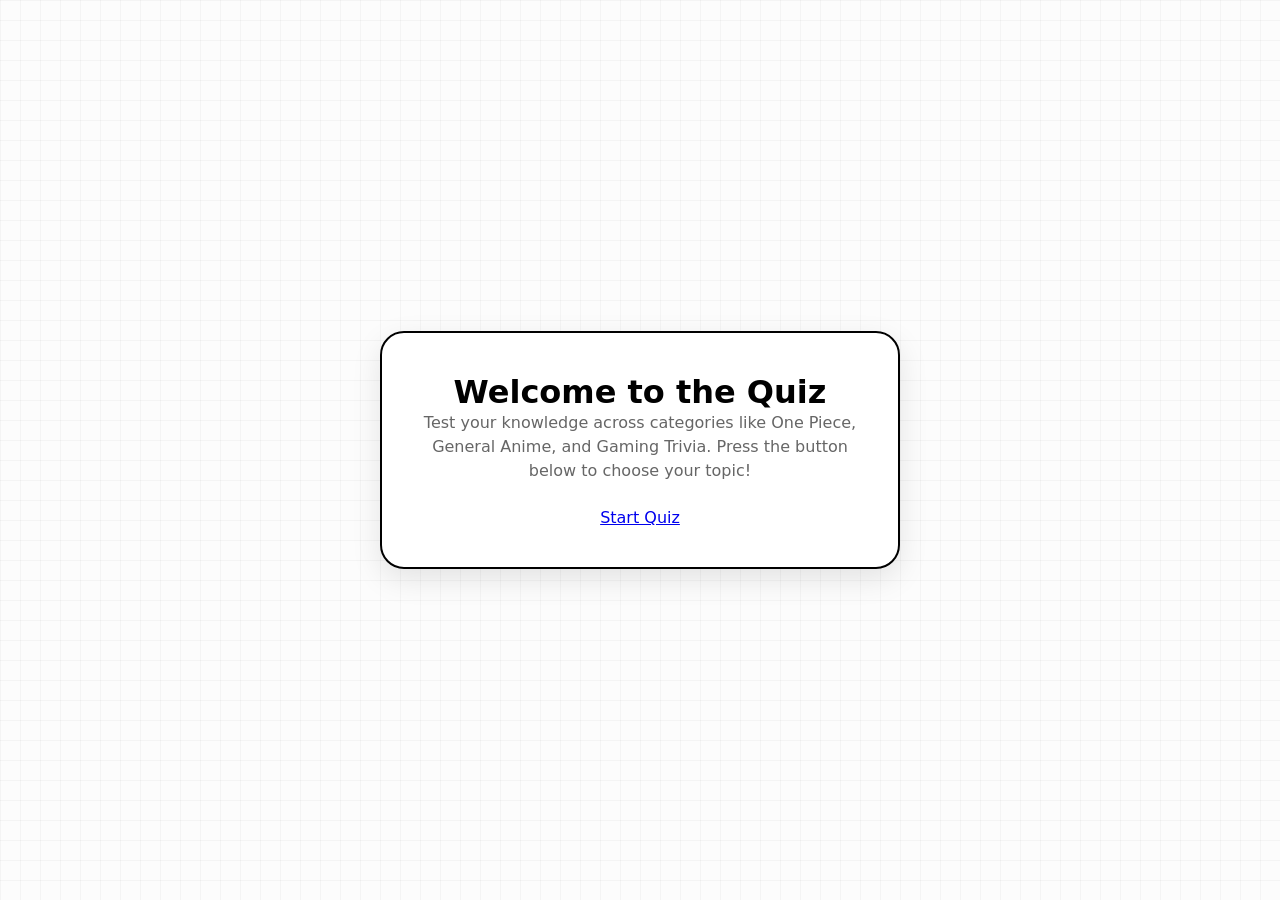
==== index.html @ ca00a47f "Initial commit" ====
<!DOCTYPE html>
<html lang="en">
<head>
    <meta charset="UTF-8">
    <meta name="viewport" content="width=device-width, initial-scale=1.0">
    <title>Welcome to the Quiz</title>
    <link rel="stylesheet" href="main.css">
</head>
<body>

    <div class="quiz-container">
        <h1>Welcome to the Quiz</h1>
        <p style="color: #666; margin-bottom: 25px; line-height: 1.5;">
            Test your knowledge across categories like One Piece, General Anime, and Gaming Trivia. Press the button below to choose your topic!
        </p>
        
        <a href="quiz.html" class="start-game-btn">Start Quiz</a>
    </div>

</body>
</html>
---- main.css ----
/* --- Basis Reset & Global Styles --- */
* {
    box-sizing: border-box;
    margin: 0;
    padding: 0;
}

body {
    font-family: 'Segoe UI', system-ui, sans-serif;
    color: #000000;
    min-height: 100vh;
    display: flex;
    justify-content: center;
    align-items: center;
    padding: 60px 20px;
    
    /* Mooie lichte achtergrond met een subtiel ruitjespatroon (net als je blueprint/schets) */
    background-color: #fcfcfc;
    background-image: 
        linear-gradient(to right, rgba(0, 0, 0, 0.03) 1px, transparent 1px),
        linear-gradient(to bottom, rgba(0, 0, 0, 0.03) 1px, transparent 1px);
    background-size: 20px 20px;
}

/* --- Layout voor het Keuzescherm --- */
.home-wrapper {
    width: 100%;
    max-width: 1200px; /* Iets breder gemaakt voor de extra tussenruimte */
    text-align: center;
}

.main-title {
    font-size: 2.8rem;
    font-weight: 500;
    margin-bottom: 50px;
    color: #000;
    letter-spacing: 1px;
}

/* Grid die de 4 kaarten verdeelt */
.card-grid {
    display: grid;
    grid-template-columns: repeat(auto-fit, minmax(240px, 1fr));
    gap: 40px; /* Verhoogd van 20px naar 40px zodat ze verder uit elkaar staan */
    width: 100%;
    padding: 10px;
}

/* --- De Kaarten (Geïnspireerd op jouw screenshot) --- */
.quiz-card {
    background-color: #ffffff;
    border: 2px solid #000000;
    border-radius: 40px; /* Grote afgeronde hoeken uit je blueprint */
    height: 520px;
    position: relative;
    overflow: hidden;
    display: flex;
    flex-direction: column;
    box-shadow: 0 8px 24px rgba(0, 0, 0, 0.06); /* Iets zachtere, mooiere schaduw */
    transition: transform 0.25s ease, box-shadow 0.25s ease;
}

/* Subtiel effect als je met de muis over een kaart beweegt */
.quiz-card:hover {
    transform: translateY(-8px);
    box-shadow: 0 12px 30px rgba(0, 0, 0, 0.12);
}

/* Overlay om de tekst super leesbaar te houden over de foto heen */
.card-content {
    background: rgba(255, 255, 255, 0.88); /* Wit semi-transparant laagje */
    width: 100%;
    height: 100%;
    padding: 40px 25px;
    display: flex;
    flex-direction: column;
    align-items: center;
}

.quiz-card h2 {
    font-size: 1.8rem;
    font-weight: 700;
    margin-bottom: 25px;
    color: #000;
}

.card-desc {
    font-size: 0.95rem;
    line-height: 1.6;
    color: #333;
    text-align: center;
    flex-grow: 1; /* Duwt de teller en knop strak naar beneden */
}

.card-counter {
    font-size: 0.95rem;
    color: #000;
    margin-bottom: 25px;
    font-weight: 500;
}

/* De knop onderaan de kaart */
.card-btn {
    background: #ffffff;
    color: #000000;
    border: 2px solid #000000; /* Iets dikkere rand voor betere look */
    border-radius: 14px;
    padding: 12px 45px;
    font-size: 1rem;
    font-weight: 600;
    cursor: pointer;
    width: auto;
    transition: all 0.2s ease;
}

.card-btn:hover {
    background-color: #000000;
    color: #ffffff;
}

/* --- Foto Achtergronden per Kaart --- */
.bg-1 {
    background-image: url('https://images.unsplash.com/photo-1607604276583-eef5d076aa5f?w=500');
    background-size: cover;
    background-position: center;
}
.bg-2 {
    background-image: url('https://images.unsplash.com/photo-1578632767115-351597cf2477?w=500');
    background-size: cover;
    background-position: center;
}
.bg-3 {
    background-image: url('https://images.unsplash.com/photo-1538481199705-c710c4e965fc?w=500');
    background-size: cover;
    background-position: center;
}
.bg-4 {
    background-image: url('https://images.unsplash.com/photo-1536440136628-849c177e76a1?w=500');
    background-size: cover;
    background-position: center;
}

/* --- Gameplay Schermen Stijlen (Wanneer de quiz start) --- */
.quiz-container {
    background: #ffffff;
    padding: 40px 30px;
    border-radius: 24px;
    border: 2px solid #000;
    width: 100%;
    max-width: 520px;
    text-align: center;
    box-shadow: 0 10px 30px rgba(0,0,0,0.1);
}

.hidden {
    display: none !important;
}

.quiz-header {
    display: flex;
    justify-content: space-between;
    font-size: 0.95rem;
    color: #666;
    margin-bottom: 20px;
    border-bottom: 1px solid #eee;
    padding-bottom: 12px;
}

.options-grid {
    display: flex;
    flex-direction: column;
    gap: 14px;
    margin-top: 20px;
}

.option-btn {
    background-color: #ffffff;
    color: #222;
    border: 2px solid #e0e0e0;
    border-radius: 12px;
    padding: 14px 20px;
    text-align: left;
    font-size: 1rem;
    font-weight: 500;
    cursor: pointer;
    transition: all 0.2s ease;
}

.option-btn:hover {
    border-color: #000000;
    background-color: #f9f9f9;
}

.restart-btn {
    background: #000;
    color: #fff;
    border: none;
    padding: 14px 30px;
    border-radius: 12px;
    cursor: pointer;
    font-weight: 600;
    margin-top: 25px;
    transition: background 0.2s;
}
.restart-btn:hover {
    background: #333;
}
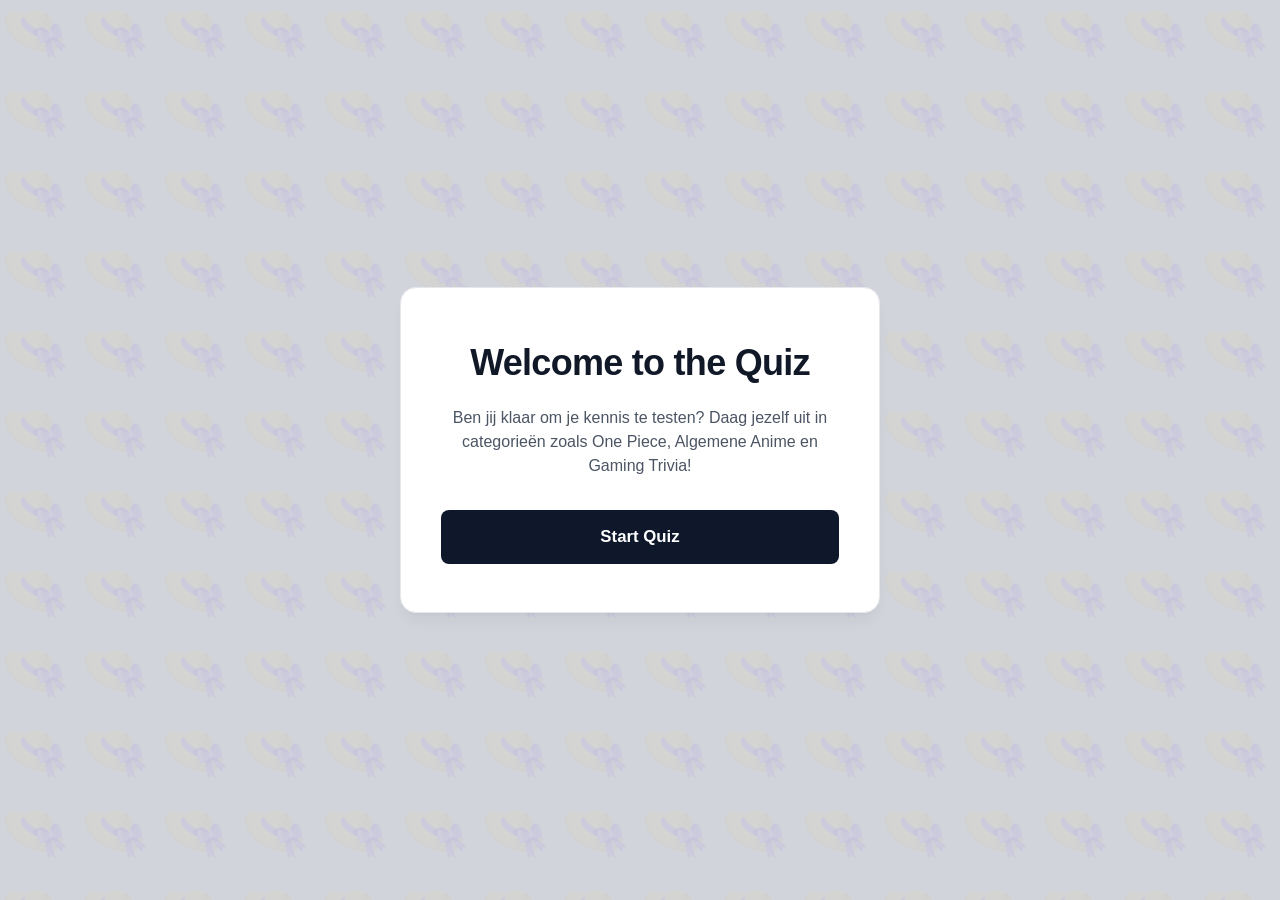
==== commit 6a3fb068: "beter css" ====
--- a/index.html
+++ b/index.html
@@ -8,12 +8,11 @@
 </head>
 <body>
 
-    <div class="quiz-container">
+    <div class="welcome-container">
         <h1>Welcome to the Quiz</h1>
-        <p style="color: #666; margin-bottom: 25px; line-height: 1.5;">
-            Test your knowledge across categories like One Piece, General Anime, and Gaming Trivia. Press the button below to choose your topic!
+        <p class="welcome-text">
+            Ben jij klaar om je kennis te testen? Daag jezelf uit in categorieën zoals One Piece, Algemene Anime en Gaming Trivia!
         </p>
-        
         <a href="quiz.html" class="start-game-btn">Start Quiz</a>
     </div>
 
--- a/main.css
+++ b/main.css
@@ -1,4 +1,6 @@
-/* --- Basis Reset & Global Styles --- */
+/* ==========================================================================
+   1. BASIS & LUFFY ACHTERGROND (Gecorrigeerd)
+   ========================================================================== */
 * {
     box-sizing: border-box;
     margin: 0;
@@ -6,179 +8,231 @@
 }
 
 body {
-    font-family: 'Segoe UI', system-ui, sans-serif;
-    color: #000000;
+    font-family: -apple-system, BlinkMacSystemFont, "Segoe UI", Roboto, Helvetica, Arial, sans-serif;
+    color: #111827; /* Donkergrijs/zwart voor optimale leesbaarheid */
     min-height: 100vh;
     display: flex;
     justify-content: center;
     align-items: center;
-    padding: 60px 20px;
+    padding: 40px 20px;
+    line-height: 1.5;
+
+    /* --- DE NIEUWE GRIJZE BASISKLEUR --- */
+    background-color: #d1d5db; /* Een mooie, rustige zilvergrijze kleur */
+    position: relative; /* Nodig om het Luffy patroon er netjes overheen te leggen */
+}
+
+/* --- HET LUFFY STROHOED PATROON (Werkt gegarandeerd) --- */
+body::before {
+    content: "";
+    position: fixed; /* Zorgt ervoor dat het patroon vast blijft staan als je scrollt */
+    top: 0;
+    left: 0;
+    width: 100vw;
+    height: 100vh;
     
-    /* Mooie lichte achtergrond met een subtiel ruitjespatroon (net als je blueprint/schets) */
-    background-color: #fcfcfc;
-    background-image: 
-        linear-gradient(to right, rgba(0, 0, 0, 0.03) 1px, transparent 1px),
-        linear-gradient(to bottom, rgba(0, 0, 0, 0.03) 1px, transparent 1px);
-    background-size: 20px 20px;
-}
-
-/* --- Layout voor het Keuzescherm --- */
+    /* We gebruiken een gecodeerde vectorafbeelding van een strohoed (Straw Hat) */
+    background-image: url("data:image/svg+xml,%3Csvg xmlns='http://www.w3.org/2000/svg' viewBox='0 0 100 100'%3E%3Ctext y='0.9em' font-size='70'%3E👒%3C/text%3E%3C/svg%3E");
+    
+    background-size: 80px 80px; /* Bepaalt hoe groot de hoedjes zijn */
+    background-repeat: repeat; /* Herhaalt het logo over het hele scherm */
+    
+    opacity: 0.08; /* Subtiel watermerk effect (verhoog naar 0.20 als je ze nóg duidelijker wilt) */
+    z-index: -1; /* Zorgt dat het patroon achter je quiz-kaarten zit */
+    pointer-events: none; /* Zorgt dat het patroon niet in de weg zit bij het klikken */
+}
+
+/* ==========================================================================
+   2. STARTPAGINA (INDEX)
+   ========================================================================== */
+.welcome-container {
+    background: #ffffff;
+    border: 1px solid #e5e7eb;
+    padding: 48px 40px;
+    border-radius: 16px;
+    width: 100%;
+    max-width: 480px;
+    text-align: center;
+    box-shadow: 0 10px 15px -3px rgba(0, 0, 0, 0.05), 0 4px 6px -2px rgba(0, 0, 0, 0.025);
+}
+
+.welcome-container h1 {
+    font-size: 2.25rem;
+    font-weight: 700;
+    color: #111827;
+    margin-bottom: 16px;
+    letter-spacing: -0.02em;
+}
+
+.welcome-text {
+    color: #4b5563;
+    font-size: 1rem;
+    margin-bottom: 32px;
+}
+
+.start-game-btn {
+    display: block;
+    text-decoration: none;
+    background-color: #0f172a; /* Strak donkerblauw/zwart */
+    color: #ffffff;
+    font-size: 1.05rem;
+    font-weight: 600;
+    padding: 14px 24px;
+    border-radius: 8px;
+    width: 100%;
+    transition: background-color 0.2s ease;
+}
+
+.start-game-btn:hover {
+    background-color: #334155;
+}
+
+/* ==========================================================================
+   3. QUIZ SELECTIESCHERM (De Kaarten)
+   ========================================================================== */
 .home-wrapper {
     width: 100%;
-    max-width: 1200px; /* Iets breder gemaakt voor de extra tussenruimte */
+    max-width: 1100px;
     text-align: center;
 }
 
 .main-title {
-    font-size: 2.8rem;
-    font-weight: 500;
-    margin-bottom: 50px;
-    color: #000;
-    letter-spacing: 1px;
-}
-
-/* Grid die de 4 kaarten verdeelt */
+    font-size: 2.5rem;
+    font-weight: 700;
+    margin-bottom: 40px;
+    color: #111827;
+    letter-spacing: -0.02em;
+}
+
 .card-grid {
     display: grid;
-    grid-template-columns: repeat(auto-fit, minmax(240px, 1fr));
-    gap: 40px; /* Verhoogd van 20px naar 40px zodat ze verder uit elkaar staan */
-    width: 100%;
-    padding: 10px;
-}
-
-/* --- De Kaarten (Geïnspireerd op jouw screenshot) --- */
+    grid-template-columns: repeat(auto-fit, minmax(250px, 1fr));
+    gap: 24px;
+    width: 100%;
+}
+
 .quiz-card {
     background-color: #ffffff;
-    border: 2px solid #000000;
-    border-radius: 40px; /* Grote afgeronde hoeken uit je blueprint */
-    height: 520px;
+    border: 1px solid #e5e7eb;
+    border-radius: 12px;
+    height: 400px; 
     position: relative;
     overflow: hidden;
     display: flex;
     flex-direction: column;
-    box-shadow: 0 8px 24px rgba(0, 0, 0, 0.06); /* Iets zachtere, mooiere schaduw */
-    transition: transform 0.25s ease, box-shadow 0.25s ease;
-}
-
-/* Subtiel effect als je met de muis over een kaart beweegt */
+    box-shadow: 0 4px 6px -1px rgba(0, 0, 0, 0.05);
+    transition: transform 0.2s ease, box-shadow 0.2s ease;
+}
+
 .quiz-card:hover {
-    transform: translateY(-8px);
-    box-shadow: 0 12px 30px rgba(0, 0, 0, 0.12);
-}
-
-/* Overlay om de tekst super leesbaar te houden over de foto heen */
+    transform: translateY(-4px);
+    box-shadow: 0 10px 15px -3px rgba(0, 0, 0, 0.1);
+}
+
 .card-content {
-    background: rgba(255, 255, 255, 0.88); /* Wit semi-transparant laagje */
+    /* Donkere fade aan de onderkant zodat witte tekst leesbaar is */
+    background: linear-gradient(to top, rgba(0,0,0,0.9) 0%, rgba(0,0,0,0.4) 50%, rgba(0,0,0,0.1) 100%);
     width: 100%;
     height: 100%;
-    padding: 40px 25px;
+    padding: 24px;
     display: flex;
     flex-direction: column;
-    align-items: center;
+    justify-content: flex-end; 
+    align-items: flex-start;
+    text-align: left;
 }
 
 .quiz-card h2 {
-    font-size: 1.8rem;
+    font-size: 1.5rem;
     font-weight: 700;
-    margin-bottom: 25px;
-    color: #000;
+    color: #ffffff;
+    margin-bottom: 8px;
 }
 
 .card-desc {
+    font-size: 0.9rem;
+    color: #e5e7eb;
+    margin-bottom: 16px;
+    line-height: 1.4;
+}
+
+.card-counter {
+    font-size: 0.85rem;
+    color: #9ca3af;
+    font-weight: 600;
+    text-transform: uppercase;
+    letter-spacing: 0.05em;
+    margin-bottom: 16px;
+}
+
+.card-btn {
+    background-color: #ffffff;
+    color: #111827;
+    border: none;
+    border-radius: 6px;
+    padding: 10px 20px;
     font-size: 0.95rem;
-    line-height: 1.6;
-    color: #333;
-    text-align: center;
-    flex-grow: 1; /* Duwt de teller en knop strak naar beneden */
-}
-
-.card-counter {
-    font-size: 0.95rem;
-    color: #000;
-    margin-bottom: 25px;
-    font-weight: 500;
-}
-
-/* De knop onderaan de kaart */
-.card-btn {
-    background: #ffffff;
-    color: #000000;
-    border: 2px solid #000000; /* Iets dikkere rand voor betere look */
-    border-radius: 14px;
-    padding: 12px 45px;
-    font-size: 1rem;
     font-weight: 600;
     cursor: pointer;
-    width: auto;
-    transition: all 0.2s ease;
+    width: 100%;
+    transition: background-color 0.2s;
 }
 
 .card-btn:hover {
-    background-color: #000000;
-    color: #ffffff;
-}
-
-/* --- Foto Achtergronden per Kaart --- */
-.bg-1 {
-    background-image: url('https://images.unsplash.com/photo-1607604276583-eef5d076aa5f?w=500');
-    background-size: cover;
-    background-position: center;
-}
-.bg-2 {
-    background-image: url('https://images.unsplash.com/photo-1578632767115-351597cf2477?w=500');
-    background-size: cover;
-    background-position: center;
-}
-.bg-3 {
-    background-image: url('https://images.unsplash.com/photo-1538481199705-c710c4e965fc?w=500');
-    background-size: cover;
-    background-position: center;
-}
-.bg-4 {
-    background-image: url('https://images.unsplash.com/photo-1536440136628-849c177e76a1?w=500');
-    background-size: cover;
-    background-position: center;
-}
-
-/* --- Gameplay Schermen Stijlen (Wanneer de quiz start) --- */
+    background-color: #f3f4f6;
+}
+
+/* Achtergrondafbeeldingen */
+.bg-1 { background-image: url('https://images.unsplash.com/photo-1607604276583-eef5d076aa5f?w=500'); background-size: cover; background-position: center; }
+.bg-2 { background-image: url('https://images.unsplash.com/photo-1578632767115-351597cf2477?w=500'); background-size: cover; background-position: center; }
+.bg-3 { background-image: url('https://images.unsplash.com/photo-1538481199705-c710c4e965fc?w=500'); background-size: cover; background-position: center; }
+.bg-4 { background-image: url('https://images.unsplash.com/photo-1536440136628-849c177e76a1?w=500'); background-size: cover; background-position: center; }
+
+/* ==========================================================================
+   4. HET QUIZ SPEELSCHERM (Gameplay)
+   ========================================================================== */
 .quiz-container {
     background: #ffffff;
-    padding: 40px 30px;
-    border-radius: 24px;
-    border: 2px solid #000;
-    width: 100%;
-    max-width: 520px;
-    text-align: center;
-    box-shadow: 0 10px 30px rgba(0,0,0,0.1);
-}
-
-.hidden {
-    display: none !important;
-}
+    border: 1px solid #e5e7eb;
+    padding: 40px;
+    border-radius: 16px;
+    width: 100%;
+    max-width: 600px;
+    box-shadow: 0 10px 15px -3px rgba(0, 0, 0, 0.05);
+}
+
+.hidden { display: none !important; }
 
 .quiz-header {
     display: flex;
     justify-content: space-between;
-    font-size: 0.95rem;
-    color: #666;
-    margin-bottom: 20px;
-    border-bottom: 1px solid #eee;
-    padding-bottom: 12px;
+    font-size: 0.9rem;
+    color: #6b7280;
+    font-weight: 600;
+    margin-bottom: 24px;
+    padding-bottom: 16px;
+    border-bottom: 1px solid #f3f4f6;
+}
+
+#quiz-screen h2 {
+    font-size: 1.25rem;
+    font-weight: 600;
+    color: #111827;
+    margin-bottom: 24px;
 }
 
 .options-grid {
     display: flex;
     flex-direction: column;
-    gap: 14px;
-    margin-top: 20px;
+    gap: 12px;
 }
 
 .option-btn {
     background-color: #ffffff;
-    color: #222;
-    border: 2px solid #e0e0e0;
-    border-radius: 12px;
-    padding: 14px 20px;
+    color: #374151;
+    border: 1px solid #d1d5db;
+    border-radius: 8px;
+    padding: 16px 20px;
     text-align: left;
     font-size: 1rem;
     font-weight: 500;
@@ -187,21 +241,25 @@
 }
 
 .option-btn:hover {
-    border-color: #000000;
-    background-color: #f9f9f9;
+    border-color: #0f172a;
+    background-color: #f8fafc;
+    color: #0f172a;
 }
 
 .restart-btn {
-    background: #000;
-    color: #fff;
+    background-color: #0f172a;
+    color: #ffffff;
     border: none;
-    padding: 14px 30px;
-    border-radius: 12px;
+    padding: 14px 24px;
+    border-radius: 8px;
     cursor: pointer;
     font-weight: 600;
-    margin-top: 25px;
-    transition: background 0.2s;
-}
+    font-size: 1rem;
+    margin-top: 24px;
+    width: 100%;
+    transition: background-color 0.2s;
+}
+
 .restart-btn:hover {
-    background: #333;
+    background-color: #334155;
 }
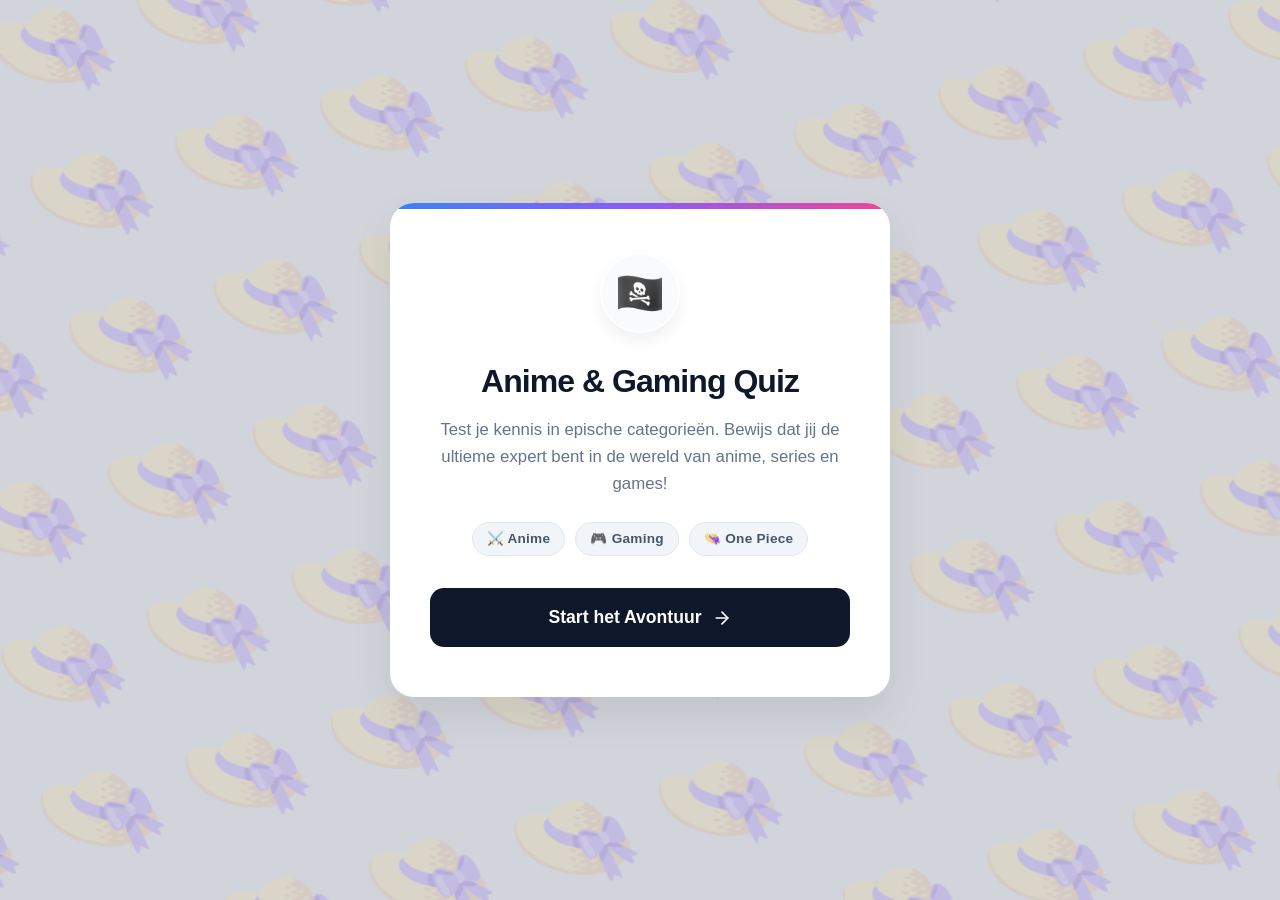
==== commit 25b8bdd7: "OVERALL ENHANC" ====
--- a/index.html
+++ b/index.html
@@ -1,19 +1,36 @@
 <!DOCTYPE html>
-<html lang="en">
+<html lang="nl">
 <head>
     <meta charset="UTF-8">
     <meta name="viewport" content="width=device-width, initial-scale=1.0">
-    <title>Welcome to the Quiz</title>
+    <title>Ultieme Anime Quiz</title>
     <link rel="stylesheet" href="main.css">
 </head>
 <body>
 
     <div class="welcome-container">
-        <h1>Welcome to the Quiz</h1>
+        <div class="logo-circle">
+            <span class="logo-emoji">🏴‍☠️</span>
+        </div>
+        
+        <h1 class="welcome-title">Anime & Gaming Quiz</h1>
         <p class="welcome-text">
-            Ben jij klaar om je kennis te testen? Daag jezelf uit in categorieën zoals One Piece, Algemene Anime en Gaming Trivia!
+            Test je kennis in epische categorieën. Bewijs dat jij de ultieme expert bent in de wereld van anime, series en games!
         </p>
-        <a href="quiz.html" class="start-game-btn">Start Quiz</a>
+
+        <div class="badges-container">
+            <span class="badge">⚔️ Anime</span>
+            <span class="badge">🎮 Gaming</span>
+            <span class="badge">👒 One Piece</span>
+        </div>
+        
+        <a href="quiz.html" class="start-btn">
+            Start het Avontuur
+            <svg class="arrow-icon" width="20" height="20" viewBox="0 0 24 24" fill="none" stroke="currentColor" stroke-width="2" stroke-linecap="round" stroke-linejoin="round">
+                <line x1="5" y1="12" x2="19" y2="12"></line>
+                <polyline points="12 5 19 12 12 19"></polyline>
+            </svg>
+        </a>
     </div>
 
 </body>
--- a/main.css
+++ b/main.css
@@ -1,5 +1,5 @@
 /* ==========================================================================
-   1. BASIS & LUFFY ACHTERGROND (Gecorrigeerd)
+   1. BASIS & LUFFY ACHTERGROND (Grijze Editie)
    ========================================================================== */
 * {
     box-sizing: border-box;
@@ -9,7 +9,7 @@
 
 body {
     font-family: -apple-system, BlinkMacSystemFont, "Segoe UI", Roboto, Helvetica, Arial, sans-serif;
-    color: #111827; /* Donkergrijs/zwart voor optimale leesbaarheid */
+    color: #0f172a; 
     min-height: 100vh;
     display: flex;
     justify-content: center;
@@ -17,78 +17,144 @@
     padding: 40px 20px;
     line-height: 1.5;
 
-    /* --- DE NIEUWE GRIJZE BASISKLEUR --- */
-    background-color: #d1d5db; /* Een mooie, rustige zilvergrijze kleur */
-    position: relative; /* Nodig om het Luffy patroon er netjes overheen te leggen */
-}
-
-/* --- HET LUFFY STROHOED PATROON (Werkt gegarandeerd) --- */
+    /* Rustige, strakke zilvergrijze achtergrond */
+    background-color: #d1d5db; 
+    position: relative; 
+}
+
+/* Het Luffy Watermerk Patroon */
 body::before {
     content: "";
-    position: fixed; /* Zorgt ervoor dat het patroon vast blijft staan als je scrollt */
-    top: 0;
-    left: 0;
-    width: 100vw;
-    height: 100vh;
-    
-    /* We gebruiken een gecodeerde vectorafbeelding van een strohoed (Straw Hat) */
+    position: fixed; 
+    top: -50%;
+    left: -50%;
+    width: 200vw;
+    height: 200vh;
     background-image: url("data:image/svg+xml,%3Csvg xmlns='http://www.w3.org/2000/svg' viewBox='0 0 100 100'%3E%3Ctext y='0.9em' font-size='70'%3E👒%3C/text%3E%3C/svg%3E");
-    
-    background-size: 80px 80px; /* Bepaalt hoe groot de hoedjes zijn */
-    background-repeat: repeat; /* Herhaalt het logo over het hele scherm */
-    
-    opacity: 0.08; /* Subtiel watermerk effect (verhoog naar 0.20 als je ze nóg duidelijker wilt) */
-    z-index: -1; /* Zorgt dat het patroon achter je quiz-kaarten zit */
-    pointer-events: none; /* Zorgt dat het patroon niet in de weg zit bij het klikken */
+    background-size: 150px 150px; 
+    background-repeat: repeat;
+    transform: rotate(-15deg); 
+    opacity: 0.20; 
+    z-index: -1; 
+    pointer-events: none; 
 }
 
 /* ==========================================================================
-   2. STARTPAGINA (INDEX)
+   2. STARTPAGINA (Ultra Professioneel Redesign)
    ========================================================================== */
 .welcome-container {
     background: #ffffff;
-    border: 1px solid #e5e7eb;
-    padding: 48px 40px;
-    border-radius: 16px;
-    width: 100%;
-    max-width: 480px;
+    padding: 50px 40px;
+    border-radius: 24px;
+    width: 100%;
+    max-width: 500px;
     text-align: center;
-    box-shadow: 0 10px 15px -3px rgba(0, 0, 0, 0.05), 0 4px 6px -2px rgba(0, 0, 0, 0.025);
-}
-
-.welcome-container h1 {
-    font-size: 2.25rem;
-    font-weight: 700;
-    color: #111827;
-    margin-bottom: 16px;
-    letter-spacing: -0.02em;
+    box-shadow: 0 20px 40px rgba(0, 0, 0, 0.08); /* Zachte, zwevende schaduw */
+    position: relative;
+    overflow: hidden;
+}
+
+/* Dit zorgt voor de professionele kleurlijn bovenaan de witte kaart */
+.welcome-container::before {
+    content: "";
+    position: absolute;
+    top: 0;
+    left: 0;
+    width: 100%;
+    height: 6px;
+    background: linear-gradient(90deg, #3b82f6, #8b5cf6, #ec4899);
+}
+
+.logo-circle {
+    width: 80px;
+    height: 80px;
+    background: #f8fafc; /* Heel licht grijs-blauw voor de avatar */
+    border-radius: 50%;
+    display: flex;
+    justify-content: center;
+    align-items: center;
+    margin: 0 auto 24px auto;
+    box-shadow: 0 8px 16px rgba(0,0,0,0.06);
+    border: 2px solid #ffffff;
+    transition: transform 0.3s ease;
+}
+
+.welcome-container:hover .logo-circle {
+    transform: translateY(-5px) scale(1.05); /* Veert op als je over de kaart beweegt */
+}
+
+.logo-emoji {
+    font-size: 40px; /* Mooi formaat in de avatar cirkel */
+}
+
+.welcome-title {
+    font-size: 2rem;
+    font-weight: 800;
+    color: #0f172a;
+    margin-bottom: 12px;
+    letter-spacing: -0.03em;
 }
 
 .welcome-text {
-    color: #4b5563;
-    font-size: 1rem;
+    color: #64748b;
+    font-size: 1.05rem;
+    line-height: 1.6;
+    margin-bottom: 24px;
+}
+
+/* De stijl voor de kleine categorie 'tags' */
+.badges-container {
+    display: flex;
+    justify-content: center;
+    gap: 10px;
     margin-bottom: 32px;
-}
-
-.start-game-btn {
-    display: block;
+    flex-wrap: wrap;
+}
+
+.badge {
+    background: #f1f5f9;
+    border: 1px solid #e2e8f0;
+    color: #475569;
+    padding: 6px 14px;
+    border-radius: 20px;
+    font-size: 0.85rem;
+    font-weight: 600;
+    letter-spacing: 0.02em;
+}
+
+.start-btn {
+    display: flex;
+    align-items: center;
+    justify-content: center;
+    gap: 10px;
     text-decoration: none;
-    background-color: #0f172a; /* Strak donkerblauw/zwart */
+    background: #0f172a;
     color: #ffffff;
-    font-size: 1.05rem;
+    font-size: 1.1rem;
     font-weight: 600;
-    padding: 14px 24px;
-    border-radius: 8px;
-    width: 100%;
-    transition: background-color 0.2s ease;
-}
-
-.start-game-btn:hover {
-    background-color: #334155;
+    padding: 16px 24px;
+    border-radius: 14px;
+    width: 100%;
+    transition: all 0.2s ease;
+}
+
+.start-btn:hover {
+    background: #1e293b;
+    transform: translateY(-2px);
+    box-shadow: 0 10px 20px rgba(15, 23, 42, 0.15);
+}
+
+/* Animatie voor de SVG-pijl in de knop */
+.arrow-icon {
+    transition: transform 0.2s ease;
+}
+
+.start-btn:hover .arrow-icon {
+    transform: translateX(5px); /* Schuift de pijl naar rechts op hover */
 }
 
 /* ==========================================================================
-   3. QUIZ SELECTIESCHERM (De Kaarten)
+   3. QUIZ SELECTIESCHERM & KAARTEN (Blijft Ongewijzigd)
    ========================================================================== */
 .home-wrapper {
     width: 100%;
@@ -98,9 +164,9 @@
 
 .main-title {
     font-size: 2.5rem;
-    font-weight: 700;
+    font-weight: 800;
     margin-bottom: 40px;
-    color: #111827;
+    color: #0f172a;
     letter-spacing: -0.02em;
 }
 
@@ -114,7 +180,7 @@
 .quiz-card {
     background-color: #ffffff;
     border: 1px solid #e5e7eb;
-    border-radius: 12px;
+    border-radius: 20px;
     height: 400px; 
     position: relative;
     overflow: hidden;
@@ -126,11 +192,10 @@
 
 .quiz-card:hover {
     transform: translateY(-4px);
-    box-shadow: 0 10px 15px -3px rgba(0, 0, 0, 0.1);
+    box-shadow: 0 15px 25px -3px rgba(0, 0, 0, 0.1);
 }
 
 .card-content {
-    /* Donkere fade aan de onderkant zodat witte tekst leesbaar is */
     background: linear-gradient(to top, rgba(0,0,0,0.9) 0%, rgba(0,0,0,0.4) 50%, rgba(0,0,0,0.1) 100%);
     width: 100%;
     height: 100%;
@@ -169,10 +234,10 @@
     background-color: #ffffff;
     color: #111827;
     border: none;
-    border-radius: 6px;
-    padding: 10px 20px;
+    border-radius: 8px;
+    padding: 12px 20px;
     font-size: 0.95rem;
-    font-weight: 600;
+    font-weight: 700;
     cursor: pointer;
     width: 100%;
     transition: background-color 0.2s;
@@ -195,10 +260,10 @@
     background: #ffffff;
     border: 1px solid #e5e7eb;
     padding: 40px;
-    border-radius: 16px;
+    border-radius: 24px;
     width: 100%;
     max-width: 600px;
-    box-shadow: 0 10px 15px -3px rgba(0, 0, 0, 0.05);
+    box-shadow: 0 20px 40px rgba(0, 0, 0, 0.08);
 }
 
 .hidden { display: none !important; }
@@ -206,19 +271,20 @@
 .quiz-header {
     display: flex;
     justify-content: space-between;
-    font-size: 0.9rem;
-    color: #6b7280;
-    font-weight: 600;
+    font-size: 0.95rem;
+    color: #64748b;
+    font-weight: 700;
     margin-bottom: 24px;
     padding-bottom: 16px;
-    border-bottom: 1px solid #f3f4f6;
+    border-bottom: 2px solid #f1f5f9;
 }
 
 #quiz-screen h2 {
-    font-size: 1.25rem;
-    font-weight: 600;
-    color: #111827;
+    font-size: 1.35rem;
+    font-weight: 700;
+    color: #0f172a;
     margin-bottom: 24px;
+    line-height: 1.4;
 }
 
 .options-grid {
@@ -229,13 +295,13 @@
 
 .option-btn {
     background-color: #ffffff;
-    color: #374151;
-    border: 1px solid #d1d5db;
-    border-radius: 8px;
+    color: #334155;
+    border: 2px solid #e2e8f0;
+    border-radius: 12px;
     padding: 16px 20px;
     text-align: left;
-    font-size: 1rem;
-    font-weight: 500;
+    font-size: 1.05rem;
+    font-weight: 600;
     cursor: pointer;
     transition: all 0.2s ease;
 }
@@ -244,22 +310,24 @@
     border-color: #0f172a;
     background-color: #f8fafc;
     color: #0f172a;
+    transform: translateX(4px);
 }
 
 .restart-btn {
     background-color: #0f172a;
     color: #ffffff;
     border: none;
-    padding: 14px 24px;
-    border-radius: 8px;
+    padding: 16px 24px;
+    border-radius: 12px;
     cursor: pointer;
-    font-weight: 600;
-    font-size: 1rem;
+    font-weight: 700;
+    font-size: 1.1rem;
     margin-top: 24px;
     width: 100%;
-    transition: background-color 0.2s;
+    transition: all 0.2s ease;
 }
 
 .restart-btn:hover {
-    background-color: #334155;
+    background-color: #1e293b;
+    transform: translateY(-2px);
 }
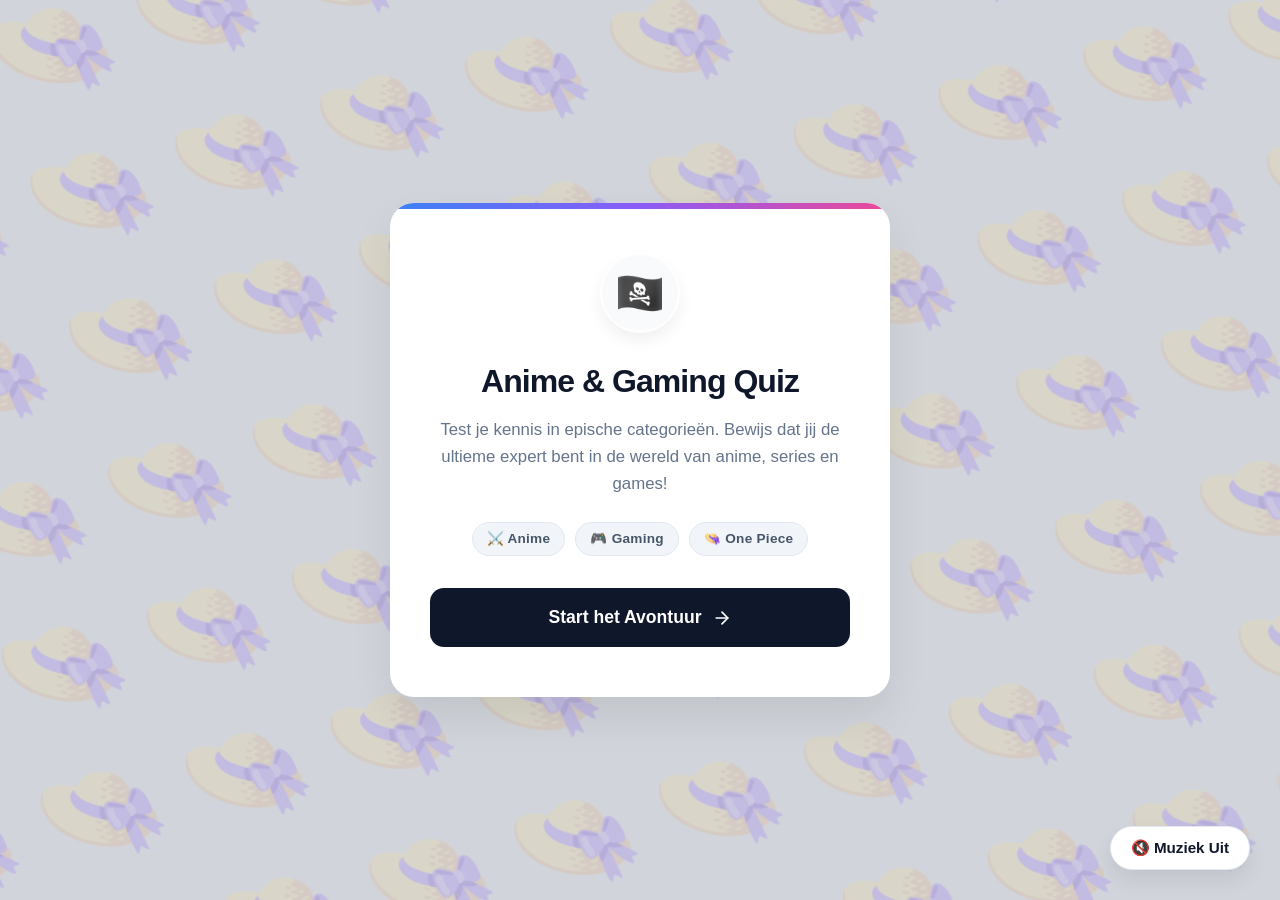
==== commit c6a71c1d: "background liedje" ====
--- a/index.html
+++ b/index.html
@@ -32,6 +32,31 @@
             </svg>
         </a>
     </div>
+<audio id="bg-music" loop>
+            <source src="music.mp3" type="audio/mpeg">
+        </audio>
 
+        <button id="music-btn" class="music-toggle" onclick="toggleMusic()">
+            🔇 Muziek Uit
+        </button>
+
+        <script>
+            const music = document.getElementById("bg-music");
+            const musicBtn = document.getElementById("music-btn");
+            let isPlaying = false;
+
+            function toggleMusic() {
+                if (isPlaying) {
+                    music.pause();
+                    musicBtn.innerHTML = "🔇 Muziek Uit";
+                } else {
+                    music.play();
+                    musicBtn.innerHTML = "🔊 Muziek Aan";
+                }
+                isPlaying = !isPlaying;
+            }
+        </script>
+    </div> </body>
+</html>
 </body>
 </html>
--- a/main.css
+++ b/main.css
@@ -330,4 +330,33 @@
 .restart-btn:hover {
     background-color: #1e293b;
     transform: translateY(-2px);
+}
+
+/* ==========================================================================
+   5. ZWEVENDE MUZIEK KNOP
+   ========================================================================== */
+.music-toggle {
+    position: fixed;
+    bottom: 30px;
+    right: 30px;
+    background: #ffffff;
+    border: 1px solid #e2e8f0;
+    color: #0f172a;
+    padding: 12px 20px;
+    border-radius: 30px;
+    font-size: 0.95rem;
+    font-weight: 600;
+    cursor: pointer;
+    box-shadow: 0 10px 20px rgba(0,0,0,0.08);
+    transition: all 0.2s ease;
+    z-index: 1000;
+    display: flex;
+    align-items: center;
+    gap: 8px;
+}
+
+.music-toggle:hover {
+    transform: translateY(-4px);
+    box-shadow: 0 15px 25px rgba(0,0,0,0.12);
+    border-color: #cbd5e1;
 }
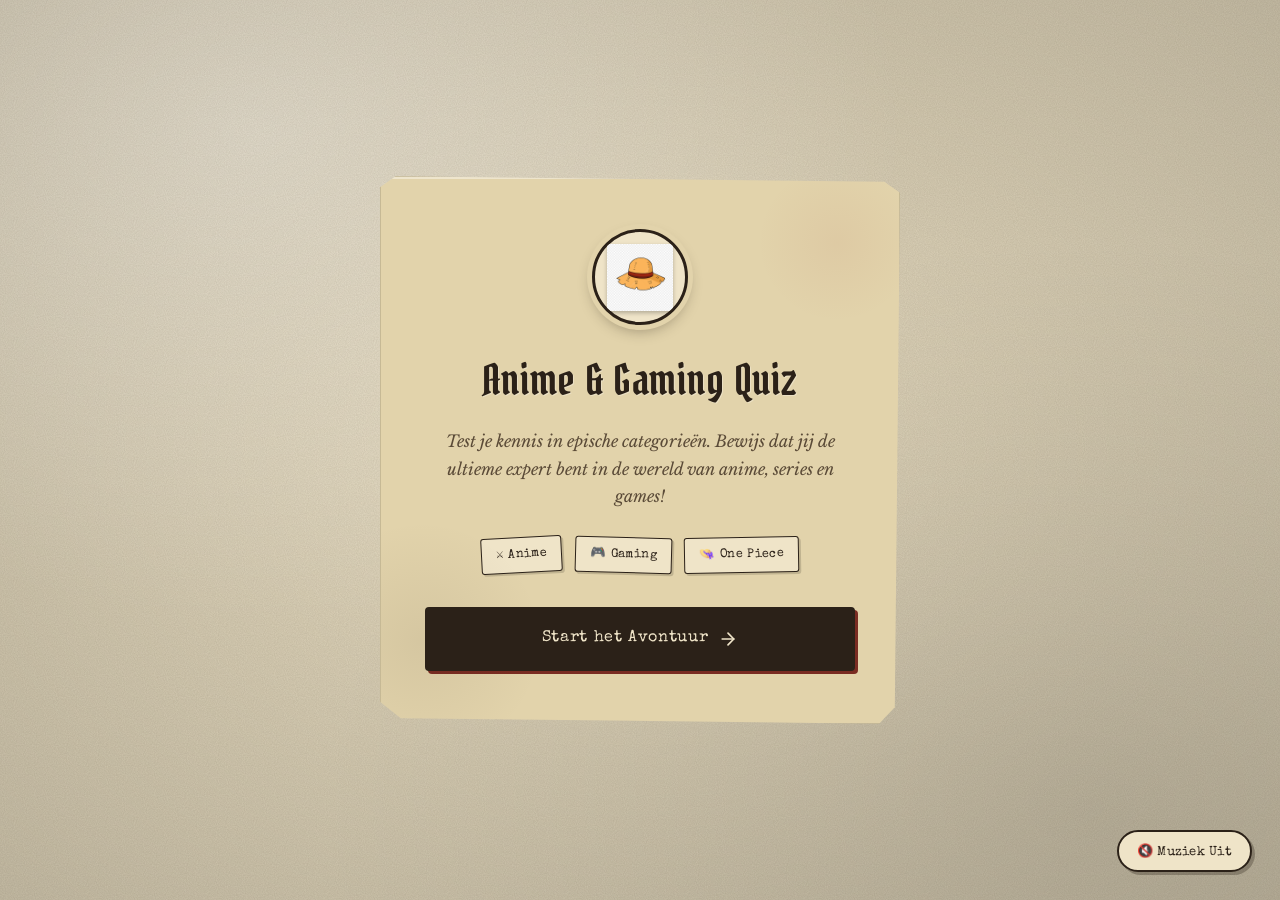
==== commit 41699f39: "NEW LAYOUT" ====
--- a/index.html
+++ b/index.html
@@ -3,16 +3,17 @@
 <head>
     <meta charset="UTF-8">
     <meta name="viewport" content="width=device-width, initial-scale=1.0">
-    <title>Ultieme Anime Quiz</title>
+    <title>Anime & Gaming Quiz — Kies je Avontuur</title>
+    <link rel="icon" type="image/png" href="hat.png">
     <link rel="stylesheet" href="main.css">
 </head>
 <body>
 
     <div class="welcome-container">
         <div class="logo-circle">
-            <span class="logo-emoji">🏴‍☠️</span>
+            <img src="hat.png" alt="Strohoed">
         </div>
-        
+
         <h1 class="welcome-title">Anime & Gaming Quiz</h1>
         <p class="welcome-text">
             Test je kennis in epische categorieën. Bewijs dat jij de ultieme expert bent in de wereld van anime, series en games!
@@ -23,7 +24,7 @@
             <span class="badge">🎮 Gaming</span>
             <span class="badge">👒 One Piece</span>
         </div>
-        
+
         <a href="quiz.html" class="start-btn">
             Start het Avontuur
             <svg class="arrow-icon" width="20" height="20" viewBox="0 0 24 24" fill="none" stroke="currentColor" stroke-width="2" stroke-linecap="round" stroke-linejoin="round">
@@ -32,31 +33,30 @@
             </svg>
         </a>
     </div>
-<audio id="bg-music" loop>
-            <source src="music.mp3" type="audio/mpeg">
-        </audio>
 
-        <button id="music-btn" class="music-toggle" onclick="toggleMusic()">
-            🔇 Muziek Uit
-        </button>
+    <audio id="bg-music" loop>
+        <source src="music.mp3" type="audio/mpeg">
+    </audio>
 
-        <script>
-            const music = document.getElementById("bg-music");
-            const musicBtn = document.getElementById("music-btn");
-            let isPlaying = false;
+    <button id="music-btn" class="music-toggle" onclick="toggleMusic()">
+        🔇 Muziek Uit
+    </button>
 
-            function toggleMusic() {
-                if (isPlaying) {
-                    music.pause();
-                    musicBtn.innerHTML = "🔇 Muziek Uit";
-                } else {
-                    music.play();
-                    musicBtn.innerHTML = "🔊 Muziek Aan";
-                }
-                isPlaying = !isPlaying;
+    <script>
+        const music = document.getElementById("bg-music");
+        const musicBtn = document.getElementById("music-btn");
+        let isPlaying = false;
+
+        function toggleMusic() {
+            if (isPlaying) {
+                music.pause();
+                musicBtn.innerHTML = "🔇 Muziek Uit";
+            } else {
+                music.play();
+                musicBtn.innerHTML = "🔊 Muziek Aan";
             }
-        </script>
-    </div> </body>
+            isPlaying = !isPlaying;
+        }
+    </script>
+</body>
 </html>
-</body>
-</html>
--- a/main.css
+++ b/main.css
@@ -1,354 +1,490 @@
 /* ==========================================================================
-   1. BASIS & LUFFY ACHTERGROND (Grijze Editie)
-   ========================================================================== */
+   SCHATKAART LOGBOEK — design tokens
+   Kleur:  perkament #EDE3C7 / schaduw #C9B48C / inkt #2B2118
+           lakzegel-rood #9B3A2E / oud-goud #B8862E / kompas-teal #33635C
+   Type:   'Pirata One'      → logo & grote titel (piratenposter)
+           'Libre Baskerville'→ leesbare tekst, vragen, koppen in kaarten
+           'Special Elite'    → typemachine/gestempelde labels & knoppen
+   ========================================================================== */
+@import url('https://fonts.googleapis.com/css2?family=Pirata+One&family=Libre+Baskerville:ital,wght@0,400;0,700;1,400&family=Special+Elite&display=swap');
+
+:root {
+    --parchment: #efe4c8;
+    --parchment-dark: #e2d3ab;
+    --paper-shadow: #b9a06e;
+    --ink: #2b2118;
+    --ink-soft: #5a4a37;
+    --wax: #9b3a2e;
+    --wax-dark: #7a2c22;
+    --gold: #b8862e;
+    --teal: #33635c;
+    --rope: #8a6a3f;
+}
+
 * {
     box-sizing: border-box;
     margin: 0;
     padding: 0;
 }
 
+/* ==========================================================================
+   1. BASIS & PERKAMENT ACHTERGROND
+   ========================================================================== */
 body {
-    font-family: -apple-system, BlinkMacSystemFont, "Segoe UI", Roboto, Helvetica, Arial, sans-serif;
-    color: #0f172a; 
+    font-family: 'Libre Baskerville', serif;
+    color: var(--ink);
     min-height: 100vh;
     display: flex;
     justify-content: center;
     align-items: center;
-    padding: 40px 20px;
-    line-height: 1.5;
-
-    /* Rustige, strakke zilvergrijze achtergrond */
-    background-color: #d1d5db; 
-    position: relative; 
-}
-
-/* Het Luffy Watermerk Patroon */
+    padding: 48px 20px;
+    line-height: 1.6;
+    position: relative;
+
+    background-color: var(--parchment);
+    background-image:
+        radial-gradient(ellipse at 20% 15%, rgba(255,255,255,0.35) 0%, transparent 45%),
+        radial-gradient(ellipse at 85% 90%, rgba(0,0,0,0.10) 0%, transparent 50%),
+        radial-gradient(ellipse at center, rgba(0,0,0,0.02) 0%, rgba(0,0,0,0.18) 100%);
+    overflow-x: hidden;
+}
+
+/* Papierkorrel (fijne ruis via SVG-filter i.p.v. herhaald emoji-patroon) */
 body::before {
     content: "";
-    position: fixed; 
-    top: -50%;
-    left: -50%;
-    width: 200vw;
-    height: 200vh;
-    background-image: url("data:image/svg+xml,%3Csvg xmlns='http://www.w3.org/2000/svg' viewBox='0 0 100 100'%3E%3Ctext y='0.9em' font-size='70'%3E👒%3C/text%3E%3C/svg%3E");
-    background-size: 150px 150px; 
-    background-repeat: repeat;
-    transform: rotate(-15deg); 
-    opacity: 0.20; 
-    z-index: -1; 
-    pointer-events: none; 
-}
-
-/* ==========================================================================
-   2. STARTPAGINA (Ultra Professioneel Redesign)
-   ========================================================================== */
-.welcome-container {
-    background: #ffffff;
-    padding: 50px 40px;
-    border-radius: 24px;
+    position: fixed;
+    inset: 0;
+    background-image: url("data:image/svg+xml,%3Csvg xmlns='http://www.w3.org/2000/svg' width='120' height='120'%3E%3Cfilter id='n'%3E%3CfeTurbulence type='fractalNoise' baseFrequency='0.9' numOctaves='2' stitchTiles='stitch'/%3E%3CfeColorMatrix type='matrix' values='0 0 0 0 0.16  0 0 0 0 0.13  0 0 0 0 0.09  0 0 0 0.35 0'/%3E%3C/filter%3E%3Crect width='100%25' height='100%25' filter='url(%23n)'/%3E%3C/svg%3E");
+    opacity: 0.5;
+    mix-blend-mode: multiply;
+    pointer-events: none;
+    z-index: 0;
+}
+
+/* ==========================================================================
+   2. GEDEELDE "PAPIEREN KAART" BASIS — gebruikt door alle schermen
+   ========================================================================== */
+.welcome-container,
+.quiz-container,
+.home-wrapper {
+    position: relative;
+    z-index: 1;
+}
+
+.welcome-container,
+.quiz-container {
+    background: var(--parchment-dark);
+    padding: 52px 44px;
     width: 100%;
-    max-width: 500px;
+    max-width: 520px;
     text-align: center;
-    box-shadow: 0 20px 40px rgba(0, 0, 0, 0.08); /* Zachte, zwevende schaduw */
     position: relative;
-    overflow: hidden;
-}
-
-/* Dit zorgt voor de professionele kleurlijn bovenaan de witte kaart */
-.welcome-container::before {
+    border: 1px solid rgba(43,33,24,0.15);
+    box-shadow:
+        0 2px 0 rgba(255,255,255,0.4) inset,
+        0 30px 50px -20px rgba(43,33,24,0.45);
+    /* licht onregelmatige, "gescheurde" hoeken i.p.v. perfecte border-radius */
+    clip-path: polygon(
+        0% 2%, 3% 0%, 97% 1%, 100% 3%,
+        99% 97%, 96% 100%, 4% 99%, 0% 96%
+    );
+}
+
+/* Verweerde vlekken op de kaart */
+.welcome-container::after,
+.quiz-container::after {
     content: "";
     position: absolute;
-    top: 0;
-    left: 0;
-    width: 100%;
-    height: 6px;
-    background: linear-gradient(90deg, #3b82f6, #8b5cf6, #ec4899);
+    inset: 0;
+    background:
+        radial-gradient(circle at 88% 12%, rgba(155,58,46,0.06) 0%, transparent 12%),
+        radial-gradient(circle at 8% 85%, rgba(43,33,24,0.07) 0%, transparent 18%);
+    pointer-events: none;
 }
 
 .logo-circle {
-    width: 80px;
-    height: 80px;
-    background: #f8fafc; /* Heel licht grijs-blauw voor de avatar */
+    width: 96px;
+    height: 96px;
+    background: var(--parchment);
     border-radius: 50%;
     display: flex;
     justify-content: center;
     align-items: center;
-    margin: 0 auto 24px auto;
-    box-shadow: 0 8px 16px rgba(0,0,0,0.06);
-    border: 2px solid #ffffff;
-    transition: transform 0.3s ease;
+    margin: 0 auto 22px auto;
+    border: 3px solid var(--ink);
+    box-shadow: 0 0 0 5px var(--parchment-dark), 0 6px 14px rgba(43,33,24,0.35);
+    transition: transform 0.35s ease;
+    overflow: hidden;
 }
 
 .welcome-container:hover .logo-circle {
-    transform: translateY(-5px) scale(1.05); /* Veert op als je over de kaart beweegt */
+    transform: rotate(-8deg) scale(1.04);
 }
 
 .logo-emoji {
-    font-size: 40px; /* Mooi formaat in de avatar cirkel */
+    font-size: 44px;
+}
+
+.logo-circle img {
+    width: 74%;
+    height: 74%;
+    object-fit: contain;
+    filter: drop-shadow(0 2px 2px rgba(0,0,0,0.25));
 }
 
 .welcome-title {
-    font-size: 2rem;
-    font-weight: 800;
-    color: #0f172a;
-    margin-bottom: 12px;
-    letter-spacing: -0.03em;
+    font-family: 'Pirata One', serif;
+    font-size: 2.6rem;
+    font-weight: 400;
+    color: var(--ink);
+    margin-bottom: 14px;
+    letter-spacing: 0.02em;
+    text-shadow: 1px 1px 0 rgba(255,255,255,0.3);
 }
 
 .welcome-text {
-    color: #64748b;
-    font-size: 1.05rem;
-    line-height: 1.6;
-    margin-bottom: 24px;
-}
-
-/* De stijl voor de kleine categorie 'tags' */
+    color: var(--ink-soft);
+    font-size: 1.02rem;
+    font-style: italic;
+    line-height: 1.7;
+    margin-bottom: 26px;
+    padding: 0 6px;
+}
+
+/* Badges = kleine lakzegel-achtige stempels, licht scheefgezet */
 .badges-container {
     display: flex;
     justify-content: center;
-    gap: 10px;
-    margin-bottom: 32px;
+    gap: 12px;
+    margin-bottom: 34px;
     flex-wrap: wrap;
 }
 
 .badge {
-    background: #f1f5f9;
-    border: 1px solid #e2e8f0;
-    color: #475569;
-    padding: 6px 14px;
-    border-radius: 20px;
-    font-size: 0.85rem;
-    font-weight: 600;
-    letter-spacing: 0.02em;
-}
-
+    background: var(--parchment);
+    border: 1.5px solid var(--ink);
+    color: var(--ink);
+    padding: 7px 14px;
+    border-radius: 3px;
+    font-family: 'Special Elite', monospace;
+    font-size: 0.78rem;
+    letter-spacing: 0.03em;
+    box-shadow: 2px 2px 0 rgba(43,33,24,0.18);
+}
+.badge:nth-child(1) { transform: rotate(-3deg); }
+.badge:nth-child(2) { transform: rotate(1.5deg); }
+.badge:nth-child(3) { transform: rotate(-1deg); }
+
+/* Start-knop: gebrandmerkt houten bord i.p.v. strak SaaS-button */
 .start-btn {
     display: flex;
     align-items: center;
     justify-content: center;
     gap: 10px;
     text-decoration: none;
-    background: #0f172a;
-    color: #ffffff;
-    font-size: 1.1rem;
-    font-weight: 600;
-    padding: 16px 24px;
-    border-radius: 14px;
+    background: var(--ink);
+    color: var(--parchment);
+    font-family: 'Special Elite', monospace;
+    font-size: 1rem;
+    letter-spacing: 0.04em;
+    padding: 17px 24px;
+    border: 2px solid var(--ink);
+    border-radius: 4px;
     width: 100%;
-    transition: all 0.2s ease;
+    position: relative;
+    transition: transform 0.15s ease, box-shadow 0.15s ease;
+    box-shadow: 3px 3px 0 var(--wax-dark);
 }
 
 .start-btn:hover {
-    background: #1e293b;
-    transform: translateY(-2px);
-    box-shadow: 0 10px 20px rgba(15, 23, 42, 0.15);
-}
-
-/* Animatie voor de SVG-pijl in de knop */
+    transform: translate(-2px, -2px);
+    box-shadow: 5px 5px 0 var(--wax-dark);
+}
+
+.start-btn:active {
+    transform: translate(1px, 1px);
+    box-shadow: 1px 1px 0 var(--wax-dark);
+}
+
 .arrow-icon {
     transition: transform 0.2s ease;
 }
 
 .start-btn:hover .arrow-icon {
-    transform: translateX(5px); /* Schuift de pijl naar rechts op hover */
-}
-
-/* ==========================================================================
-   3. QUIZ SELECTIESCHERM & KAARTEN (Blijft Ongewijzigd)
+    transform: translateX(5px);
+}
+
+/* ==========================================================================
+   3. QUIZ SELECTIESCHERM — verspreide kaartfragmenten
    ========================================================================== */
 .home-wrapper {
     width: 100%;
-    max-width: 1100px;
+    max-width: 1080px;
     text-align: center;
 }
 
 .main-title {
-    font-size: 2.5rem;
-    font-weight: 800;
-    margin-bottom: 40px;
-    color: #0f172a;
-    letter-spacing: -0.02em;
+    font-family: 'Pirata One', serif;
+    font-size: 2.6rem;
+    font-weight: 400;
+    margin-bottom: 44px;
+    color: var(--ink);
+    letter-spacing: 0.02em;
 }
 
 .card-grid {
     display: grid;
     grid-template-columns: repeat(auto-fit, minmax(250px, 1fr));
-    gap: 24px;
+    gap: 30px;
     width: 100%;
 }
 
 .quiz-card {
-    background-color: #ffffff;
-    border: 1px solid #e5e7eb;
-    border-radius: 20px;
-    height: 400px; 
+    background-color: var(--ink);
+    border: 3px solid var(--ink);
+    border-radius: 6px;
+    height: 400px;
     position: relative;
     overflow: hidden;
     display: flex;
     flex-direction: column;
-    box-shadow: 0 4px 6px -1px rgba(0, 0, 0, 0.05);
+    box-shadow: 6px 6px 0 rgba(43,33,24,0.28);
     transition: transform 0.2s ease, box-shadow 0.2s ease;
 }
 
+/* Punaise bovenaan elke kaart */
+.quiz-card::before {
+    content: "";
+    position: absolute;
+    top: 10px;
+    left: 50%;
+    transform: translateX(-50%);
+    width: 14px;
+    height: 14px;
+    background: radial-gradient(circle at 35% 30%, #e2b04a, var(--gold));
+    border-radius: 50%;
+    box-shadow: 0 2px 3px rgba(0,0,0,0.5);
+    z-index: 3;
+}
+
+.quiz-card:nth-child(odd)  { transform: rotate(-1.2deg); }
+.quiz-card:nth-child(even) { transform: rotate(1deg); }
+
 .quiz-card:hover {
-    transform: translateY(-4px);
-    box-shadow: 0 15px 25px -3px rgba(0, 0, 0, 0.1);
+    transform: translateY(-6px) rotate(0deg) scale(1.02);
+    box-shadow: 9px 9px 0 rgba(43,33,24,0.32);
+    z-index: 2;
 }
 
 .card-content {
-    background: linear-gradient(to top, rgba(0,0,0,0.9) 0%, rgba(0,0,0,0.4) 50%, rgba(0,0,0,0.1) 100%);
+    background: linear-gradient(to top, rgba(20,15,10,0.94) 0%, rgba(20,15,10,0.45) 55%, rgba(20,15,10,0.08) 100%);
     width: 100%;
     height: 100%;
-    padding: 24px;
+    padding: 26px 22px 22px;
     display: flex;
     flex-direction: column;
-    justify-content: flex-end; 
+    justify-content: flex-end;
     align-items: flex-start;
     text-align: left;
 }
 
 .quiz-card h2 {
-    font-size: 1.5rem;
-    font-weight: 700;
-    color: #ffffff;
+    font-family: 'Pirata One', serif;
+    font-size: 1.7rem;
+    font-weight: 400;
+    color: var(--parchment);
     margin-bottom: 8px;
+    letter-spacing: 0.02em;
 }
 
 .card-desc {
     font-size: 0.9rem;
-    color: #e5e7eb;
+    font-style: italic;
+    color: #e7dcc4;
+    margin-bottom: 14px;
+    line-height: 1.45;
+}
+
+.card-counter {
+    font-family: 'Special Elite', monospace;
+    font-size: 0.75rem;
+    color: var(--gold);
+    text-transform: uppercase;
+    letter-spacing: 0.08em;
     margin-bottom: 16px;
-    line-height: 1.4;
-}
-
-.card-counter {
+}
+
+.card-btn {
+    background-color: var(--parchment);
+    color: var(--ink);
+    border: 2px solid var(--ink);
+    border-radius: 4px;
+    padding: 11px 18px;
+    font-family: 'Special Elite', monospace;
     font-size: 0.85rem;
-    color: #9ca3af;
-    font-weight: 600;
-    text-transform: uppercase;
-    letter-spacing: 0.05em;
-    margin-bottom: 16px;
-}
-
-.card-btn {
-    background-color: #ffffff;
-    color: #111827;
-    border: none;
-    border-radius: 8px;
-    padding: 12px 20px;
-    font-size: 0.95rem;
-    font-weight: 700;
+    letter-spacing: 0.03em;
     cursor: pointer;
     width: 100%;
-    transition: background-color 0.2s;
+    transition: background-color 0.2s, transform 0.15s;
 }
 
 .card-btn:hover {
-    background-color: #f3f4f6;
-}
-
-/* Achtergrondafbeeldingen */
-.bg-1 { background-image: url('https://images.unsplash.com/photo-1607604276583-eef5d076aa5f?w=500'); background-size: cover; background-position: center; }
-.bg-2 { background-image: url('https://images.unsplash.com/photo-1578632767115-351597cf2477?w=500'); background-size: cover; background-position: center; }
-.bg-3 { background-image: url('https://images.unsplash.com/photo-1538481199705-c710c4e965fc?w=500'); background-size: cover; background-position: center; }
-.bg-4 { background-image: url('https://images.unsplash.com/photo-1536440136628-849c177e76a1?w=500'); background-size: cover; background-position: center; }
-
-/* ==========================================================================
-   4. HET QUIZ SPEELSCHERM (Gameplay)
-   ========================================================================== */
-.quiz-container {
-    background: #ffffff;
-    border: 1px solid #e5e7eb;
-    padding: 40px;
-    border-radius: 24px;
-    width: 100%;
-    max-width: 600px;
-    box-shadow: 0 20px 40px rgba(0, 0, 0, 0.08);
-}
-
+    background-color: #fff8e6;
+    transform: translateY(-2px);
+}
+
+/* Achtergrondafbeeldingen — verzadiging omlaag, sepia voor logboek-sfeer */
+.bg-1 { background-image: url('https://images.unsplash.com/photo-1607604276583-eef5d076aa5f?w=500'); background-size: cover; background-position: center; filter: sepia(0.35) contrast(1.05); }
+.bg-2 { background-image: url('https://images.unsplash.com/photo-1578632767115-351597cf2477?w=500'); background-size: cover; background-position: center; filter: sepia(0.35) contrast(1.05); }
+.bg-3 { background-image: url('https://images.unsplash.com/photo-1538481199705-c710c4e965fc?w=500'); background-size: cover; background-position: center; filter: sepia(0.35) contrast(1.05); }
+.bg-4 { background-image: url('https://images.unsplash.com/photo-1536440136628-849c177e76a1?w=500'); background-size: cover; background-position: center; filter: sepia(0.35) contrast(1.05); }
+
+/* ==========================================================================
+   4. HET QUIZ SPEELSCHERM — scheepslogboek
+   ========================================================================== */
 .hidden { display: none !important; }
 
-.quiz-header {
+.quiz-status-bar {
     display: flex;
     justify-content: space-between;
-    font-size: 0.95rem;
-    color: #64748b;
+    align-items: center;
+    background: var(--parchment);
+    border: 1.5px dashed var(--ink-soft);
+    padding: 12px 20px;
+    border-radius: 4px;
+    margin-bottom: 28px;
+}
+
+.status-badge {
+    font-family: 'Special Elite', monospace;
+    font-size: 0.85rem;
+    color: var(--ink-soft);
+    letter-spacing: 0.02em;
+}
+
+.score-badge {
+    color: var(--teal);
+}
+
+.question-title {
+    font-family: 'Libre Baskerville', serif;
     font-weight: 700;
-    margin-bottom: 24px;
-    padding-bottom: 16px;
-    border-bottom: 2px solid #f1f5f9;
-}
-
-#quiz-screen h2 {
     font-size: 1.35rem;
-    font-weight: 700;
-    color: #0f172a;
-    margin-bottom: 24px;
-    line-height: 1.4;
-}
-
+    color: var(--ink);
+    margin-bottom: 30px;
+    line-height: 1.5;
+    text-align: left;
+}
+
+/* --- ANTWOORDEN: gestempelde reepjes, A/B/C/D gebrand als een merkteken --- */
 .options-grid {
     display: flex;
     flex-direction: column;
-    gap: 12px;
+    gap: 14px;
+    counter-reset: optionCounter;
 }
 
 .option-btn {
-    background-color: #ffffff;
-    color: #334155;
-    border: 2px solid #e2e8f0;
-    border-radius: 12px;
-    padding: 16px 20px;
+    position: relative;
+    background-color: var(--parchment);
+    color: var(--ink);
+    border: 2px solid var(--ink-soft);
+    border-radius: 4px;
+    padding: 15px 20px 15px 58px;
     text-align: left;
-    font-size: 1.05rem;
-    font-weight: 600;
+    font-family: 'Libre Baskerville', serif;
+    font-size: 1rem;
     cursor: pointer;
-    transition: all 0.2s ease;
+    transition: all 0.15s ease;
+    display: flex;
+    align-items: center;
+}
+
+.option-btn::before {
+    counter-increment: optionCounter;
+    content: counter(optionCounter, upper-alpha);
+    position: absolute;
+    left: 12px;
+    background: transparent;
+    color: var(--ink);
+    border: 2px solid var(--ink);
+    width: 30px;
+    height: 30px;
+    border-radius: 50%;
+    display: flex;
+    justify-content: center;
+    align-items: center;
+    font-family: 'Special Elite', monospace;
+    font-size: 0.85rem;
+    transform: rotate(-4deg);
+    transition: all 0.15s ease;
 }
 
 .option-btn:hover {
-    border-color: #0f172a;
-    background-color: #f8fafc;
-    color: #0f172a;
-    transform: translateX(4px);
-}
-
-.restart-btn {
-    background-color: #0f172a;
-    color: #ffffff;
-    border: none;
-    padding: 16px 24px;
-    border-radius: 12px;
-    cursor: pointer;
-    font-weight: 700;
-    font-size: 1.1rem;
-    margin-top: 24px;
-    width: 100%;
-    transition: all 0.2s ease;
-}
-
-.restart-btn:hover {
-    background-color: #1e293b;
-    transform: translateY(-2px);
-}
-
-/* ==========================================================================
-   5. ZWEVENDE MUZIEK KNOP
+    border-color: var(--ink);
+    background-color: #fff8e6;
+    transform: translateX(3px);
+}
+
+.option-btn:hover::before {
+    background: var(--ink);
+    color: var(--parchment);
+    transform: rotate(0deg);
+}
+
+.option-btn:disabled {
+    cursor: default;
+}
+
+.option-btn.correct {
+    background-color: #dfe9d8;
+    border-color: var(--teal);
+    color: var(--teal);
+}
+.option-btn.correct::before {
+    background: var(--teal);
+    border-color: var(--teal);
+    color: var(--parchment);
+    content: "✓";
+}
+
+.option-btn.wrong {
+    background-color: #f1dcd7;
+    border-color: var(--wax);
+    color: var(--wax-dark);
+}
+.option-btn.wrong::before {
+    background: var(--wax);
+    border-color: var(--wax);
+    color: var(--parchment);
+    content: "✕";
+}
+
+/* ==========================================================================
+   5. RESULTATENSCHERM
+   ========================================================================== */
+#results-screen .logo-circle {
+    border-color: var(--gold);
+}
+
+/* ==========================================================================
+   6. ZWEVENDE MUZIEK KNOP — kompasje in de hoek
    ========================================================================== */
 .music-toggle {
     position: fixed;
-    bottom: 30px;
-    right: 30px;
-    background: #ffffff;
-    border: 1px solid #e2e8f0;
-    color: #0f172a;
-    padding: 12px 20px;
+    bottom: 28px;
+    right: 28px;
+    background: var(--parchment);
+    border: 2px solid var(--ink);
+    color: var(--ink);
+    padding: 11px 18px;
     border-radius: 30px;
-    font-size: 0.95rem;
-    font-weight: 600;
+    font-family: 'Special Elite', monospace;
+    font-size: 0.82rem;
+    letter-spacing: 0.02em;
     cursor: pointer;
-    box-shadow: 0 10px 20px rgba(0,0,0,0.08);
-    transition: all 0.2s ease;
+    box-shadow: 3px 3px 0 rgba(43,33,24,0.3);
+    transition: all 0.15s ease;
     z-index: 1000;
     display: flex;
     align-items: center;
@@ -356,7 +492,23 @@
 }
 
 .music-toggle:hover {
-    transform: translateY(-4px);
-    box-shadow: 0 15px 25px rgba(0,0,0,0.12);
-    border-color: #cbd5e1;
-}+    transform: translate(-2px, -2px);
+    box-shadow: 5px 5px 0 rgba(43,33,24,0.3);
+}
+
+/* ==========================================================================
+   7. RESPONSIVE
+   ========================================================================== */
+@media (max-width: 480px) {
+    .welcome-container, .quiz-container { padding: 38px 24px; }
+    .welcome-title, .main-title { font-size: 2.1rem; }
+    .quiz-card { height: 340px; }
+}
+
+/* Respecteer 'verminderde beweging'-voorkeur van de gebruiker */
+@media (prefers-reduced-motion: reduce) {
+    *, *::before, *::after {
+        transition-duration: 0.001ms !important;
+        animation-duration: 0.001ms !important;
+    }
+}
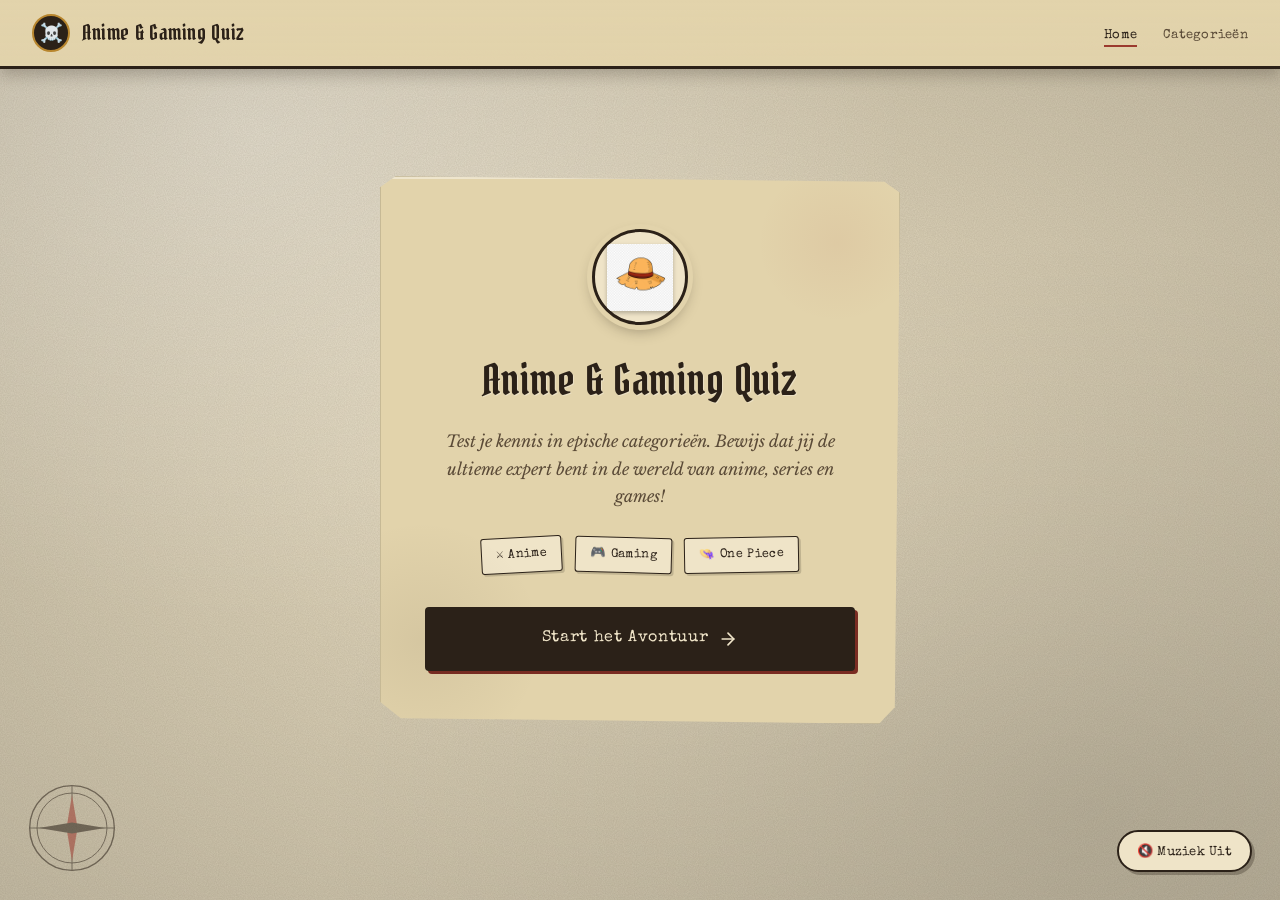
==== commit 328d9f39: "ADD NAV BAR" ====
--- a/index.html
+++ b/index.html
@@ -8,6 +8,29 @@
     <link rel="stylesheet" href="main.css">
 </head>
 <body>
+
+     <nav class="site-nav">
+        <a href="index.html" class="brand">
+            <span class="brand-icon">☠️</span>
+            <span class="brand-title">Anime & Gaming Quiz</span>
+        </a>
+        <ul class="nav-links">
+            <li><a href="index.html" class="active">Home</a></li>
+            <li><a href="quiz.html">Categorieën</a></li>
+        </ul>
+    </nav>
+
+    <svg class="compass-deco" viewBox="0 0 100 100" xmlns="http://www.w3.org/2000/svg">
+        <circle cx="50" cy="50" r="46" fill="none" stroke="#2b2118" stroke-width="1.5"/>
+        <circle cx="50" cy="50" r="38" fill="none" stroke="#2b2118" stroke-width="1"/>
+        <g stroke="#2b2118" stroke-width="1">
+            <line x1="50" y1="4" x2="50" y2="96"/>
+            <line x1="4" y1="50" x2="96" y2="50"/>
+        </g>
+        <polygon points="50,14 56,50 50,86 44,50" fill="#9b3a2e"/>
+        <polygon points="14,50 50,44 86,50 50,56" fill="#2b2118"/>
+    </svg>
+
 
     <div class="welcome-container">
         <div class="logo-circle">
--- a/main.css
+++ b/main.css
@@ -338,6 +338,9 @@
 .bg-2 { background-image: url('https://images.unsplash.com/photo-1578632767115-351597cf2477?w=500'); background-size: cover; background-position: center; filter: sepia(0.35) contrast(1.05); }
 .bg-3 { background-image: url('https://images.unsplash.com/photo-1538481199705-c710c4e965fc?w=500'); background-size: cover; background-position: center; filter: sepia(0.35) contrast(1.05); }
 .bg-4 { background-image: url('https://images.unsplash.com/photo-1536440136628-849c177e76a1?w=500'); background-size: cover; background-position: center; filter: sepia(0.35) contrast(1.05); }
+/* Nieuwe achtergronden voor FMA en Fairy Tail */
+.bg-5 { background-image: url('https://images.unsplash.com/photo-1501139083538-0139583c060f?w=500'); background-size: cover; background-position: center; filter: sepia(0.35) contrast(1.05); } /* FMA: Vintage Zakhorloge / Alchemie vibe */
+.bg-6 { background-image: url('https://images.unsplash.com/photo-1497752531616-c3afd9760a11?w=500'); background-size: cover; background-position: center; filter: sepia(0.35) contrast(1.05); } /* Fairy Tail: Vuur / Magie vibe */
 
 /* ==========================================================================
    4. HET QUIZ SPEELSCHERM — scheepslogboek
@@ -512,3 +515,93 @@
         animation-duration: 0.001ms !important;
     }
 }
+
+/* Kompasroos in de hoek, als kaartdecoratie */
+.compass-deco {
+    position: fixed;
+    bottom: 26px;
+    left: 26px;
+    width: 92px;
+    height: 92px;
+    opacity: 0.55;
+    pointer-events: none;
+    z-index: 0;
+}
+
+/* ==========================================================================
+   1b. NAVIGATIEBALK — bovenaan elke pagina
+   ========================================================================== */
+.site-nav {
+    position: fixed;
+    top: 0;
+    left: 0;
+    right: 0;
+    z-index: 50;
+    display: flex;
+    align-items: center;
+    justify-content: space-between;
+    padding: 14px 32px;
+    background: linear-gradient(180deg, var(--parchment-dark) 0%, rgba(226,211,171,0.96) 100%);
+    border-bottom: 3px solid var(--ink);
+    box-shadow: 0 6px 14px rgba(43,33,24,0.25);
+}
+
+.site-nav .brand {
+    display: flex;
+    align-items: center;
+    gap: 12px;
+    text-decoration: none;
+    color: var(--ink);
+}
+
+.site-nav .brand-icon {
+    width: 38px;
+    height: 38px;
+    border-radius: 50%;
+    background: var(--ink);
+    display: flex;
+    align-items: center;
+    justify-content: center;
+    font-size: 1.15rem;
+    border: 2px solid var(--gold);
+    flex-shrink: 0;
+}
+
+.site-nav .brand-title {
+    font-family: 'Pirata One', serif;
+    font-size: 1.3rem;
+    letter-spacing: 0.03em;
+}
+
+.site-nav .nav-links {
+    display: flex;
+    align-items: center;
+    gap: 26px;
+    list-style: none;
+}
+
+.site-nav .nav-links a {
+    font-family: 'Special Elite', monospace;
+    font-size: 0.82rem;
+    letter-spacing: 0.02em;
+    color: var(--ink-soft);
+    text-decoration: none;
+    padding-bottom: 3px;
+    border-bottom: 2px solid transparent;
+    transition: color 0.15s ease, border-color 0.15s ease;
+}
+
+.site-nav .nav-links a:hover,
+.site-nav .nav-links a.active {
+    color: var(--ink);
+    border-color: var(--wax);
+}
+
+@media (max-width: 640px) {
+    .site-nav { padding: 12px 10px; }
+    .site-nav .brand-title { font-size: 1rem; }
+    .site-nav .nav-links { gap: 14px; }
+    .site-nav .nav-links a { font-size: 0.72rem; }
+    body { padding-top: 92px; }
+}
+
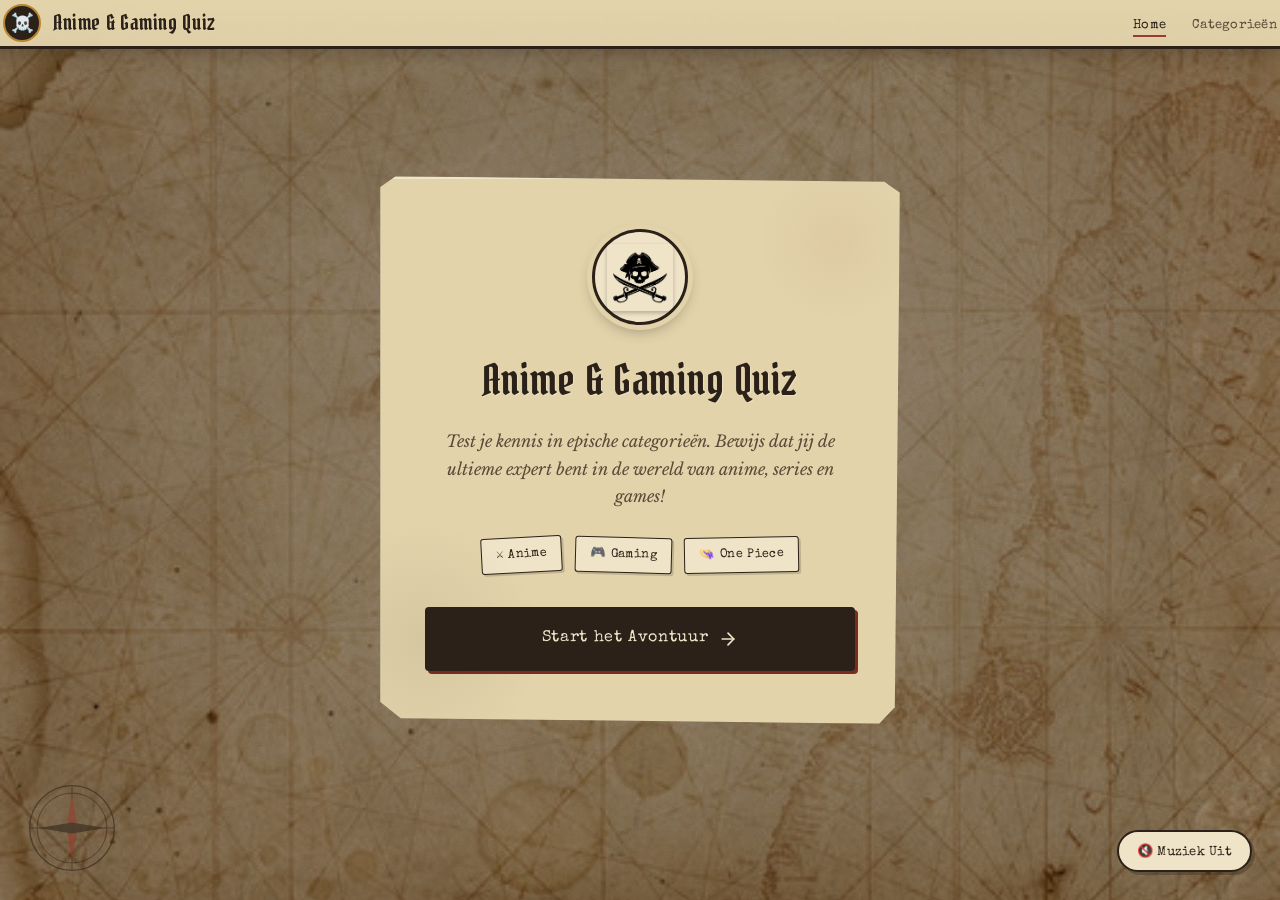
==== commit 9c5a358b: "verbetering" ====
--- a/index.html
+++ b/index.html
@@ -34,7 +34,7 @@
 
     <div class="welcome-container">
         <div class="logo-circle">
-            <img src="hat.png" alt="Strohoed">
+            <img src="pirate.jpg" alt="Strohoed">
         </div>
 
         <h1 class="welcome-title">Anime & Gaming Quiz</h1>
--- a/main.css
+++ b/main.css
@@ -40,13 +40,26 @@
     padding: 48px 20px;
     line-height: 1.6;
     position: relative;
-
+    overflow-x: hidden;
+    
+    /* JOUW NIEUWE SCHATKAART ACHTERGROND */
     background-color: var(--parchment);
-    background-image:
-        radial-gradient(ellipse at 20% 15%, rgba(255,255,255,0.35) 0%, transparent 45%),
-        radial-gradient(ellipse at 85% 90%, rgba(0,0,0,0.10) 0%, transparent 50%),
-        radial-gradient(ellipse at center, rgba(0,0,0,0.02) 0%, rgba(0,0,0,0.18) 100%);
-    overflow-x: hidden;
+    background-image: url('schatkaart.jpg'); /* Zorg dat de naam precies klopt met je plaatje! */
+    background-size: cover;
+    background-attachment: fixed; /* Zorgt dat de kaart blijft staan als je scrolt */
+    background-position: center;
+    
+    /* Dit maakt de achtergrond nét iets donkerder zodat je quiz-kaarten er mooi uit knallen */
+    box-shadow: inset 0 0 0 1000px rgba(0, 0, 0, 0.4); 
+}
+
+.logo-circle img {
+    width: 74%;
+    height: 74%;
+    object-fit: contain;
+    /* Hiermee wordt de witte achtergrond weggefilterd */
+    mix-blend-mode: multiply; 
+    filter: drop-shadow(0 2px 2px rgba(0,0,0,0.25));
 }
 
 /* Papierkorrel (fijne ruis via SVG-filter i.p.v. herhaald emoji-patroon) */
@@ -540,7 +553,7 @@
     display: flex;
     align-items: center;
     justify-content: space-between;
-    padding: 14px 32px;
+    padding: 4px 3px;
     background: linear-gradient(180deg, var(--parchment-dark) 0%, rgba(226,211,171,0.96) 100%);
     border-bottom: 3px solid var(--ink);
     box-shadow: 0 6px 14px rgba(43,33,24,0.25);
